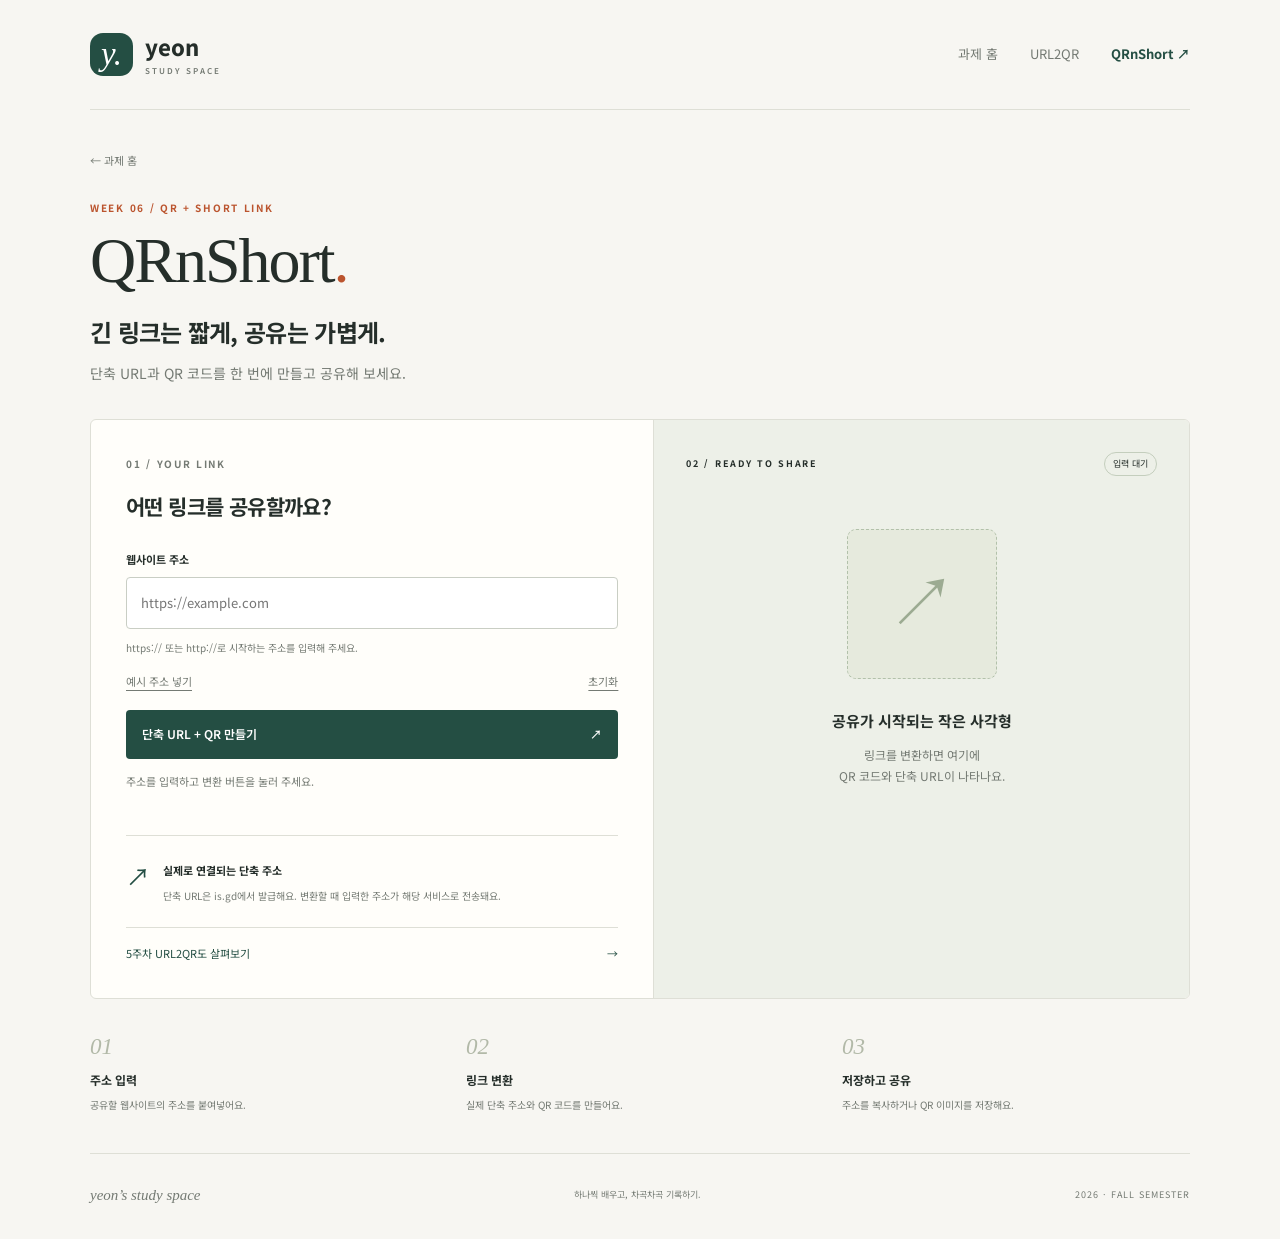
==== qrnshort.html @ 14385195 "Add yeon study homepage, URL2QR and QRnShort" ====
<!doctype html>
<html lang="ko"><head><meta charset="utf-8"><meta name="viewport" content="width=device-width, initial-scale=1">
<title>QRnShort · yeon</title><meta name="description" content="yeon의 대학교 과제물과 수업 도구를 모은 공간">
<link rel="icon" href="./favicon.svg" type="image/svg+xml"><link rel="stylesheet" href="./style.css">
<script src="./qrcodegen.js" defer></script><script src="./app.js" defer></script></head>
<body data-mode="short"><a class="skip" href="#main">본문으로 이동</a><div class="shell">
<header class="topbar"><a class="brand" href="./"><span class="brand-icon">y.</span><span>yeon<span class="brand-sub">STUDY SPACE</span></span></a>
<nav aria-label="주 메뉴"><a href="./" >과제 홈</a><a href="./url2qr.html" >URL2QR</a><a href="./qrnshort.html" aria-current="page">QRnShort <span aria-hidden="true">↗</span></a></nav></header>
<main id="main">
<section class="tool-intro"><a class="back" href="./">← 과제 홈</a><p class="eyebrow">WEEK 06 / QR + SHORT LINK</p><h1>QRnShort<span class="title-dot">.</span></h1><h2>긴 링크는 짧게, 공유는 가볍게.</h2><p class="lead">단축 URL과 QR 코드를 한 번에 만들고 공유해 보세요.</p></section>
<section class="tool-layout"><div class="input-panel"><p class="eyebrow">01 / YOUR LINK</p><h3>어떤 링크를 공유할까요?</h3>
<form id="convert-form" novalidate><label class="field-label" for="url-input">웹사이트 주소</label><input id="url-input" name="url" class="url-input" type="url" inputmode="url" placeholder="https://example.com" autocomplete="url" aria-describedby="url-help status" required>
<p id="url-help" class="tiny">https:// 또는 http://로 시작하는 주소를 입력해 주세요.</p>
<div class="input-tools"><button type="button" id="example" class="subtle">예시 주소 넣기</button><button type="button" id="reset" class="subtle">초기화</button></div>
<button id="submit" class="button primary" type="submit">단축 URL + QR 만들기 <span aria-hidden="true">↗</span></button>
<p id="status" class="status" role="status" aria-live="polite">주소를 입력하고 변환 버튼을 눌러 주세요.</p></form>
<div class="tool-note"><span class="note-icon">↗</span><div><strong>실제로 연결되는 단축 주소</strong><p>단축 URL은 is.gd에서 발급해요. 변환할 때 입력한 주소가 해당 서비스로 전송돼요.</p></div></div>
<a class="sibling" href="./url2qr.html">5주차 URL2QR도 살펴보기 <span>→</span></a></div>
<div class="result-panel"><div class="result-header"><p class="eyebrow">02 / READY TO SHARE</p><span id="result-badge" class="result-badge">입력 대기</span></div>
<div id="empty-result" class="empty-result"><div class="empty-qr" aria-hidden="true"><span>↗</span></div><h3>공유가 시작되는 작은 사각형</h3><p>링크를 변환하면 여기에<br>QR 코드와 단축 URL이 나타나요.</p></div>
<div id="result" hidden><div class="canvas-wrap"><canvas id="qr-canvas" role="img" aria-label="입력한 링크의 QR 코드"></canvas></div>
<span id="result-label" class="field-label">단축 URL</span><a id="result-url" class="result-url" target="_blank" rel="noopener noreferrer"></a><p id="original-url" class="original-url"></p>
<div class="result-actions"><button class="button secondary" id="copy" type="button">주소 복사</button><button class="button secondary" id="download" type="button">QR 저장 ↓</button></div></div></div></section>
<section class="howto"><div><span>01</span><h3>주소 입력</h3><p>공유할 웹사이트의 주소를 붙여넣어요.</p></div><div><span>02</span><h3>링크 변환</h3><p>실제 단축 주소와 QR 코드를 만들어요.</p></div><div><span>03</span><h3>저장하고 공유</h3><p>주소를 복사하거나 QR 이미지를 저장해요.</p></div></section>
</main><footer><span>yeon’s study space</span><span>하나씩 배우고, 차곡차곡 기록하기.</span><span>2026 · FALL SEMESTER</span></footer>
</div></body></html>
---- style.css ----
@import url('https://fonts.googleapis.com/css2?family=Noto+Sans+KR:wght@400;500;600;700;800&display=swap');
:root{--paper:#f7f6f2;--ink:#252e2a;--muted:#747a73;--green:#244e43;--line:#dedfd6;--orange:#bb542e;--cream:#efece3}*{box-sizing:border-box}html{scroll-behavior:smooth}body{margin:0;background:var(--paper);color:var(--ink);font-family:'Noto Sans KR','Malgun Gothic',sans-serif;font-size:15px;line-height:1.7}a{color:inherit;text-decoration:none}button,input{font:inherit}button,a,input{touch-action:manipulation}button{cursor:pointer}button:disabled{cursor:wait;opacity:.6}a:focus-visible,button:focus-visible,input:focus-visible{outline:3px solid #b5582e;outline-offset:4px}.shell{max-width:1184px;margin:auto;padding:0 42px}.topbar{height:110px;display:flex;align-items:center;justify-content:space-between;border-bottom:1px solid var(--line)}.brand{display:flex;align-items:center;gap:12px;font-size:22px;font-weight:800;line-height:1.15}.brand-icon{display:grid;place-items:center;width:43px;height:43px;border-radius:13px;background:var(--green);color:#fff;font:italic 33px Georgia,serif}.brand-sub{display:block;font-size:8px;letter-spacing:2px;font-weight:600;margin-top:6px;color:var(--muted)}nav{display:flex;gap:32px;font-size:13px;color:var(--muted)}nav a[aria-current]{color:var(--green);font-weight:700}nav a:hover,.text-link:hover,.quicklinks a:hover{color:var(--orange)}.hero{display:grid;grid-template-columns:1.65fr 1fr;gap:70px;padding:72px 0 62px;align-items:center}.eyebrow{font-size:10px;font-weight:700;letter-spacing:1.7px;margin:0 0 17px}.dot{display:inline-block;width:7px;height:7px;border-radius:50%;background:var(--orange);margin-right:8px}h1,h2,h3,p{margin-top:0}h1{font-size:44px;line-height:1.45;letter-spacing:-2px;margin-bottom:23px;font-weight:700}h1 em{font-style:normal;color:var(--green)}.lead{font-size:14px;color:var(--muted);line-height:1.95}.text-link{display:inline-flex;gap:27px;align-items:center;font-size:12px;font-weight:700;margin-top:15px;border-bottom:1px solid #bbbfb5;padding-bottom:7px}.semester{position:relative;isolation:isolate;overflow:hidden;min-height:305px;padding:30px 32px;background:var(--cream);border-radius:4px;transform:rotate(2deg)}.semester .eyebrow{color:var(--muted)}.semester-number{font:68px/1.1 Georgia,serif;letter-spacing:-3px}.semester-number span{font:12px 'Noto Sans KR',sans-serif;letter-spacing:0;margin-left:18px}.semester-line{height:1px;background:#ced0c5;margin:22px 0}.semester p{font-size:13px}.pill{display:inline-block;font-size:8px;letter-spacing:1.3px;background:var(--paper);border-radius:20px;padding:5px 12px}.orb{position:absolute;z-index:-1;width:150px;height:150px;border:1px solid #c6ccb9;border-radius:50%;right:-52px;bottom:-30px;box-shadow:0 0 0 18px #e3e5d8,0 0 0 19px #c6ccb9,0 0 0 38px #e3e5d8,0 0 0 39px #c6ccb9}.section{padding:26px 0 30px}.section-title{display:flex;justify-content:space-between;align-items:end;margin-bottom:22px}.section-title .eyebrow{color:var(--muted);margin-bottom:6px}h2{font-size:22px;letter-spacing:-.7px;line-height:1.5;margin-bottom:0}.quiet{font-size:11px;color:var(--muted)}.project-grid{display:grid;grid-template-columns:1fr 1fr;gap:20px}.project-card{position:relative;border:1px solid var(--line);border-radius:5px;padding:23px 28px 0;overflow:hidden;transition:transform .2s,box-shadow .2s}.project-card:hover{transform:translateY(-4px);box-shadow:0 8px 20px #243d3610}.qr-card{background:#e9eee7}.short-card{background:#f0e8dd}.card-top{display:flex;justify-content:space-between;align-items:center;margin-bottom:38px}.tag{font-size:9px;letter-spacing:1px;border:1px solid #b9c5b7;border-radius:20px;padding:3px 9px}.short-card .tag{border-color:#cfc1b3}.arrow{font-size:24px;line-height:1}.project-card h3{font:38px/1.2 Georgia,serif;letter-spacing:-1px;margin-bottom:10px}.project-card .eyebrow{font-size:8px;letter-spacing:1.4px;margin-bottom:10px;color:#637163}.project-card p:not(.eyebrow){font-size:12px;color:#667065;line-height:1.9;margin-bottom:24px}.card-bottom{border-top:1px solid #cdd6c7;display:flex;justify-content:space-between;padding:15px 0;font-size:11px;font-weight:600}.short-card .card-bottom{border-color:#d9cdbf}.qr-mark{position:absolute;right:36px;top:101px;display:grid;grid-template-columns:29px 29px;gap:8px;transform:rotate(-8deg);opacity:.7}.qr-mark i{height:29px;border:6px solid #5d7660;border-radius:3px}.qr-mark i:last-child{border-width:10px 0 0 10px}.link-mark{position:absolute;right:34px;top:98px;font:80px/1 Georgia;color:#a8784f;transform:rotate(-15deg);opacity:.55}.link-mark span{margin-left:-22px}.bottom-grid{display:grid;grid-template-columns:1.4fr 1fr;gap:48px;padding-top:36px}.progress{font-size:11px;color:var(--green);border-radius:20px;padding:3px 10px;background:#e5ebdf}.checklist{border-top:1px solid var(--line)}.checklist label{display:flex;align-items:center;gap:13px;padding:16px 0;border-bottom:1px solid var(--line);font-size:12px;cursor:pointer}.checklist input{accent-color:var(--green);width:17px;height:17px}.checklist input:checked+span{text-decoration:line-through;color:var(--muted)}.tiny{font-size:10px;color:var(--muted);margin:10px 0}.deadline{border-left:2px solid #ba633e;padding:7px 0 0 25px}.deadline .eyebrow{color:var(--orange);margin-bottom:10px}.deadline-badge{display:inline-block;background:#eee1d6;color:#9b4927;border-radius:20px;padding:2px 9px;font-size:10px;margin-bottom:12px}.deadline h3{font-size:19px;margin-bottom:3px}.deadline-date{font-size:12px!important;color:var(--ink)!important}.deadline p:not(.eyebrow){font-size:11px;color:var(--muted);line-height:1.8;margin-bottom:11px}.quicklinks{display:flex;align-items:center;gap:30px;margin:10px 0 36px;padding:24px 0;border-top:1px solid var(--line);border-bottom:1px solid var(--line)}.quicklinks .eyebrow{margin:0 auto 0 0;color:var(--muted)}.quicklinks a{font-size:11px}footer{display:flex;justify-content:space-between;gap:12px;padding:18px 0 35px;color:var(--muted);font-size:9px}footer span:first-child{font:italic 15px Georgia,serif}footer span:last-child{letter-spacing:1px}.skip{position:absolute;top:-100px;left:12px;background:white;padding:10px;z-index:5}.skip:focus{top:10px}.tool-intro{padding:36px 0 32px}.back{font-size:11px;color:var(--muted);display:inline-block;margin-bottom:29px}.tool-intro .eyebrow{color:var(--orange);margin-bottom:10px}.tool-intro h1{font:64px/1.1 Georgia,serif;letter-spacing:-2px;margin-bottom:18px}.title-dot{color:var(--orange)}.tool-intro h2{font-size:24px;margin-bottom:10px}.tool-intro .lead{margin-bottom:0}.tool-layout{display:grid;grid-template-columns:1.05fr 1fr;border:1px solid var(--line);border-radius:6px;overflow:hidden;background:#fffefa}.input-panel{padding:35px}.input-panel>.eyebrow{color:var(--muted)}.input-panel h3{font-size:21px;letter-spacing:-.6px;margin-bottom:25px}.field-label{display:block;font-size:11px;font-weight:700;margin-bottom:8px}.url-input{border:1px solid #c9cec4;width:100%;height:52px;border-radius:4px;padding:0 14px;background:white;font-size:13px;min-width:0}.url-input[aria-invalid=true]{border-color:#b13d30}.input-tools{display:flex;justify-content:space-between;margin:16px 0 20px}.subtle{border:0;background:none;padding:0;font-size:11px;text-decoration:underline;text-underline-offset:4px;color:var(--muted)}.button{display:flex;align-items:center;justify-content:center;gap:15px;border-radius:4px;padding:13px 15px;font-size:12px;font-weight:600;border:1px solid transparent}.primary{width:100%;background:var(--green);color:white;justify-content:space-between}.primary:hover{background:#183d32}.status{min-height:43px;font-size:11px;color:var(--muted);margin:13px 0 20px;overflow-wrap:anywhere}.status.error{color:#b13d30}.status.success{color:var(--green)}.tool-note{display:flex;gap:13px;border-top:1px solid var(--line);padding-top:20px}.note-icon{font-size:24px;color:var(--green)}.tool-note strong{font-size:11px}.tool-note p{font-size:10px;color:var(--muted);margin-top:5px;line-height:1.9}.sibling{display:flex;justify-content:space-between;border-top:1px solid var(--line);padding-top:16px;margin-top:12px;font-size:11px;color:var(--green)}.result-panel{padding:32px;background:#edf0e8;border-left:1px solid var(--line);min-width:0}.result-header{display:flex;justify-content:space-between;align-items:center;gap:10px}.result-header .eyebrow{margin-bottom:0;font-size:9px}.result-badge{font-size:9px;padding:3px 8px;border:1px solid #c4cebd;border-radius:20px;white-space:nowrap}.empty-result{text-align:center;padding:53px 0 45px}.empty-qr{width:150px;height:150px;border:1px dashed #b2c1aa;margin:0 auto 29px;display:grid;place-items:center;border-radius:9px;background:#e6eadd}.empty-qr span{font:70px Georgia;color:#9cab92}.empty-result h3{font-size:15px;margin-bottom:12px}.empty-result p{font-size:12px;color:var(--muted)}.canvas-wrap{width:224px;max-width:100%;margin:26px auto 20px;background:white;padding:7px;border:1px solid #d5decc;border-radius:5px}canvas{display:block;width:100%;height:auto;image-rendering:pixelated}.result-url{display:block;color:var(--green);font-size:14px;font-weight:700;text-decoration:underline;text-underline-offset:4px;overflow-wrap:anywhere}.original-url{font-size:10px;color:var(--muted);overflow-wrap:anywhere;margin:10px 0 0}.result-actions{display:grid;grid-template-columns:1fr 1fr;gap:9px;margin-top:22px}.secondary{background:transparent;border-color:#bdc9b3;color:var(--green)}.secondary:hover{background:#dfe7d8}.howto{display:grid;grid-template-columns:repeat(3,1fr);gap:28px;padding:35px 0 40px;border-bottom:1px solid var(--line);margin-bottom:15px}.howto span{font:italic 23px Georgia;color:#b2b9a8;display:block;margin-bottom:10px}.howto h3{font-size:12px;margin-bottom:6px}.howto p{font-size:10px;color:var(--muted);margin:0}[hidden]{display:none!important}@media(max-width:760px){.shell{padding:0 22px}.topbar{height:85px}nav{gap:15px;font-size:11px}.brand{font-size:18px}.brand-icon{width:36px;height:36px;font-size:28px}.brand-sub{font-size:6px}.hero{gap:25px;padding:44px 0 25px;grid-template-columns:1fr}h1{font-size:35px}.semester{min-height:220px;transform:none;padding:22px 25px}.semester-number{font-size:48px}.semester-line{margin:15px 0}.semester p{font-size:11px}.section-title{gap:12px}.quiet{font-size:9px}h2{font-size:19px}.project-grid{grid-template-columns:1fr}.project-card{padding:21px 24px 0}.card-top{margin-bottom:27px}.bottom-grid{grid-template-columns:1fr;gap:25px}.deadline{padding-bottom:8px}.quicklinks{gap:17px;flex-wrap:wrap}.quicklinks .eyebrow{width:100%}footer{flex-wrap:wrap}footer span:nth-child(2){display:none}.tool-intro h1{font-size:53px}.tool-intro h2{font-size:20px}.tool-intro .lead{font-size:12px}.tool-layout{grid-template-columns:1fr}.input-panel,.result-panel{padding:25px}.result-panel{border-left:none;border-top:1px solid var(--line)}.howto{gap:13px}.howto p{font-size:9px}.eyebrow{font-size:9px}.empty-result{padding:30px 0}.qr-mark{top:85px}.link-mark{top:85px}}@media(prefers-reduced-motion:reduce){html{scroll-behavior:auto}.project-card{transition:none}}

@media(max-width:440px){.link-mark{display:none}}
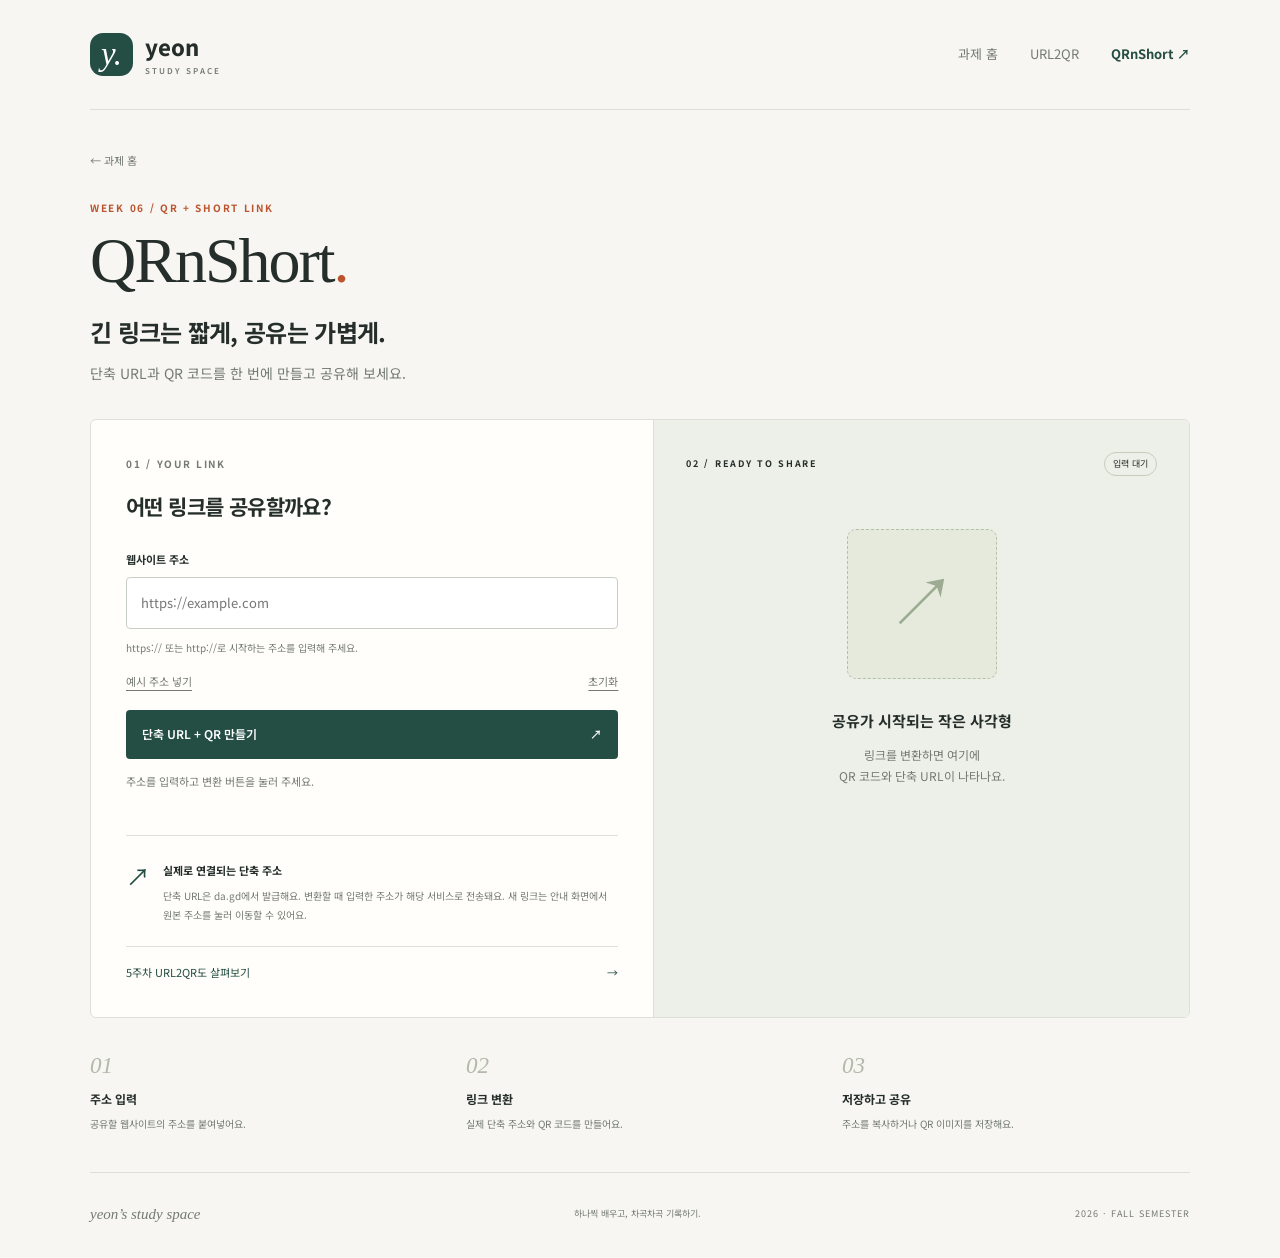
==== commit 77c518be: "Fix new URL shortening with da.gd and explicit error handling" ====
--- a/qrnshort.html
+++ b/qrnshort.html
@@ -14,7 +14,7 @@
 <div class="input-tools"><button type="button" id="example" class="subtle">예시 주소 넣기</button><button type="button" id="reset" class="subtle">초기화</button></div>
 <button id="submit" class="button primary" type="submit">단축 URL + QR 만들기 <span aria-hidden="true">↗</span></button>
 <p id="status" class="status" role="status" aria-live="polite">주소를 입력하고 변환 버튼을 눌러 주세요.</p></form>
-<div class="tool-note"><span class="note-icon">↗</span><div><strong>실제로 연결되는 단축 주소</strong><p>단축 URL은 is.gd에서 발급해요. 변환할 때 입력한 주소가 해당 서비스로 전송돼요.</p></div></div>
+<div class="tool-note"><span class="note-icon">↗</span><div><strong>실제로 연결되는 단축 주소</strong><p>단축 URL은 da.gd에서 발급해요. 변환할 때 입력한 주소가 해당 서비스로 전송돼요. 새 링크는 안내 화면에서 원본 주소를 눌러 이동할 수 있어요.</p></div></div>
 <a class="sibling" href="./url2qr.html">5주차 URL2QR도 살펴보기 <span>→</span></a></div>
 <div class="result-panel"><div class="result-header"><p class="eyebrow">02 / READY TO SHARE</p><span id="result-badge" class="result-badge">입력 대기</span></div>
 <div id="empty-result" class="empty-result"><div class="empty-qr" aria-hidden="true"><span>↗</span></div><h3>공유가 시작되는 작은 사각형</h3><p>링크를 변환하면 여기에<br>QR 코드와 단축 URL이 나타나요.</p></div>
